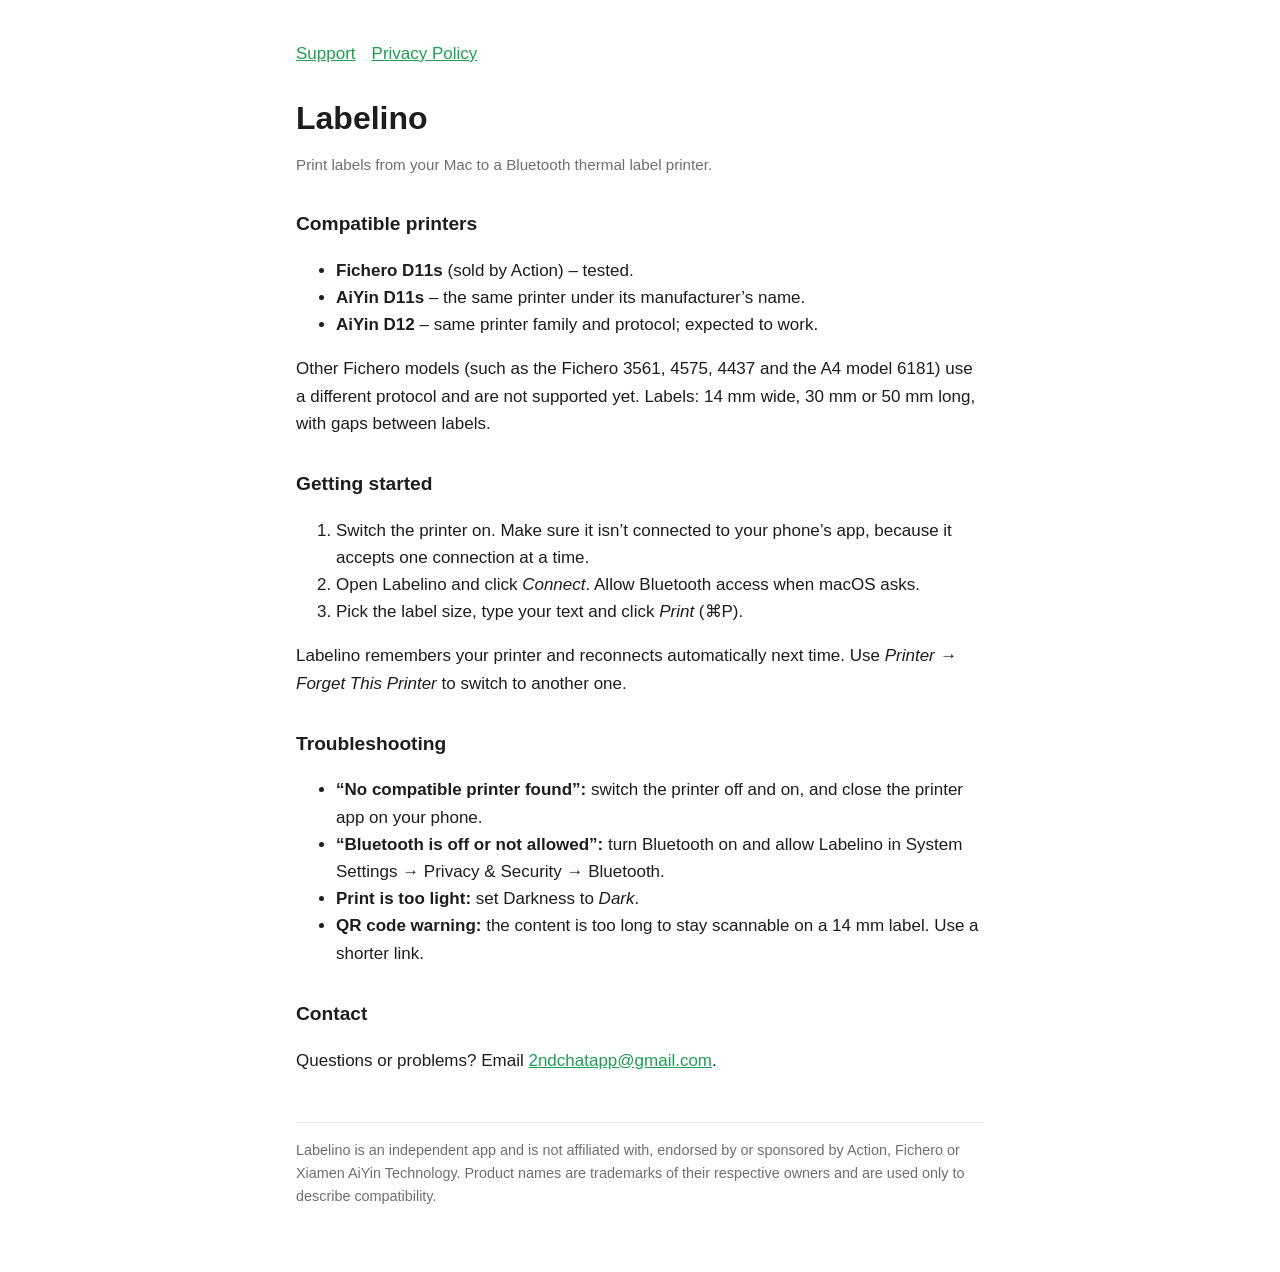
==== index.html @ cd88451b "Support and privacy pages for Labelino" ====
<!doctype html>
<html lang="en">
<head>
<meta charset="utf-8">
<meta name="viewport" content="width=device-width, initial-scale=1">
<title>Labelino – Support</title>
<link rel="stylesheet" href="style.css">
</head>
<body>
<main>
<nav><a href="index.html">Support</a><a href="privacy.html">Privacy Policy</a></nav>

<h1>Labelino</h1>
<p class="muted">Print labels from your Mac to a Bluetooth thermal label printer.</p>

<h2>Compatible printers</h2>
<ul>
  <li><strong>Fichero D11s</strong> (sold by Action) – tested.</li>
  <li><strong>AiYin D11s</strong> – the same printer under its manufacturer’s name.</li>
  <li><strong>AiYin D12</strong> – same printer family and protocol; expected to work.</li>
</ul>
<p>Other Fichero models (such as the Fichero 3561, 4575, 4437 and the A4 model 6181) use a different protocol and are not supported yet. Labels: 14 mm wide, 30 mm or 50 mm long, with gaps between labels.</p>

<h2>Getting started</h2>
<ol>
  <li>Switch the printer on. Make sure it isn’t connected to your phone’s app, because it accepts one connection at a time.</li>
  <li>Open Labelino and click <em>Connect</em>. Allow Bluetooth access when macOS asks.</li>
  <li>Pick the label size, type your text and click <em>Print</em> (⌘P).</li>
</ol>
<p>Labelino remembers your printer and reconnects automatically next time. Use <em>Printer → Forget This Printer</em> to switch to another one.</p>

<h2>Troubleshooting</h2>
<ul>
  <li><strong>“No compatible printer found”:</strong> switch the printer off and on, and close the printer app on your phone.</li>
  <li><strong>“Bluetooth is off or not allowed”:</strong> turn Bluetooth on and allow Labelino in System Settings → Privacy &amp; Security → Bluetooth.</li>
  <li><strong>Print is too light:</strong> set Darkness to <em>Dark</em>.</li>
  <li><strong>QR code warning:</strong> the content is too long to stay scannable on a 14 mm label. Use a shorter link.</li>
</ul>

<h2>Contact</h2>
<p>Questions or problems? Email <a href="mailto:2ndchatapp@gmail.com">2ndchatapp@gmail.com</a>.</p>

<footer>Labelino is an independent app and is not affiliated with, endorsed by or sponsored by Action, Fichero or Xiamen AiYin Technology. Product names are trademarks of their respective owners and are used only to describe compatibility.</footer>
</main>
</body>
</html>
---- style.css ----
:root { --bg:#ffffff; --fg:#1d1d1f; --muted:#6e6e73; --accent:#1f9d55; --line:#e5e5ea; }
@media (prefers-color-scheme: dark) { :root { --bg:#111113; --fg:#f5f5f7; --muted:#a1a1a6; --accent:#4ade80; --line:#2c2c2e; } }
* { box-sizing: border-box; }
body { margin:0; background:var(--bg); color:var(--fg); font:17px/1.6 -apple-system, BlinkMacSystemFont, "Segoe UI", Roboto, sans-serif; }
main { max-width: 720px; margin: 0 auto; padding: 40px 16px 64px; }
h1 { font-size: 2rem; line-height: 1.2; margin: 0 0 4px; }
h2 { font-size: 1.2rem; margin: 32px 0 8px; }
p, li { color: var(--fg); }
.muted { color: var(--muted); font-size: .95rem; }
a { color: var(--accent); }
nav { margin-bottom: 32px; display:flex; gap:16px; }
footer { margin-top: 48px; padding-top: 16px; border-top: 1px solid var(--line); color: var(--muted); font-size: .9rem; }
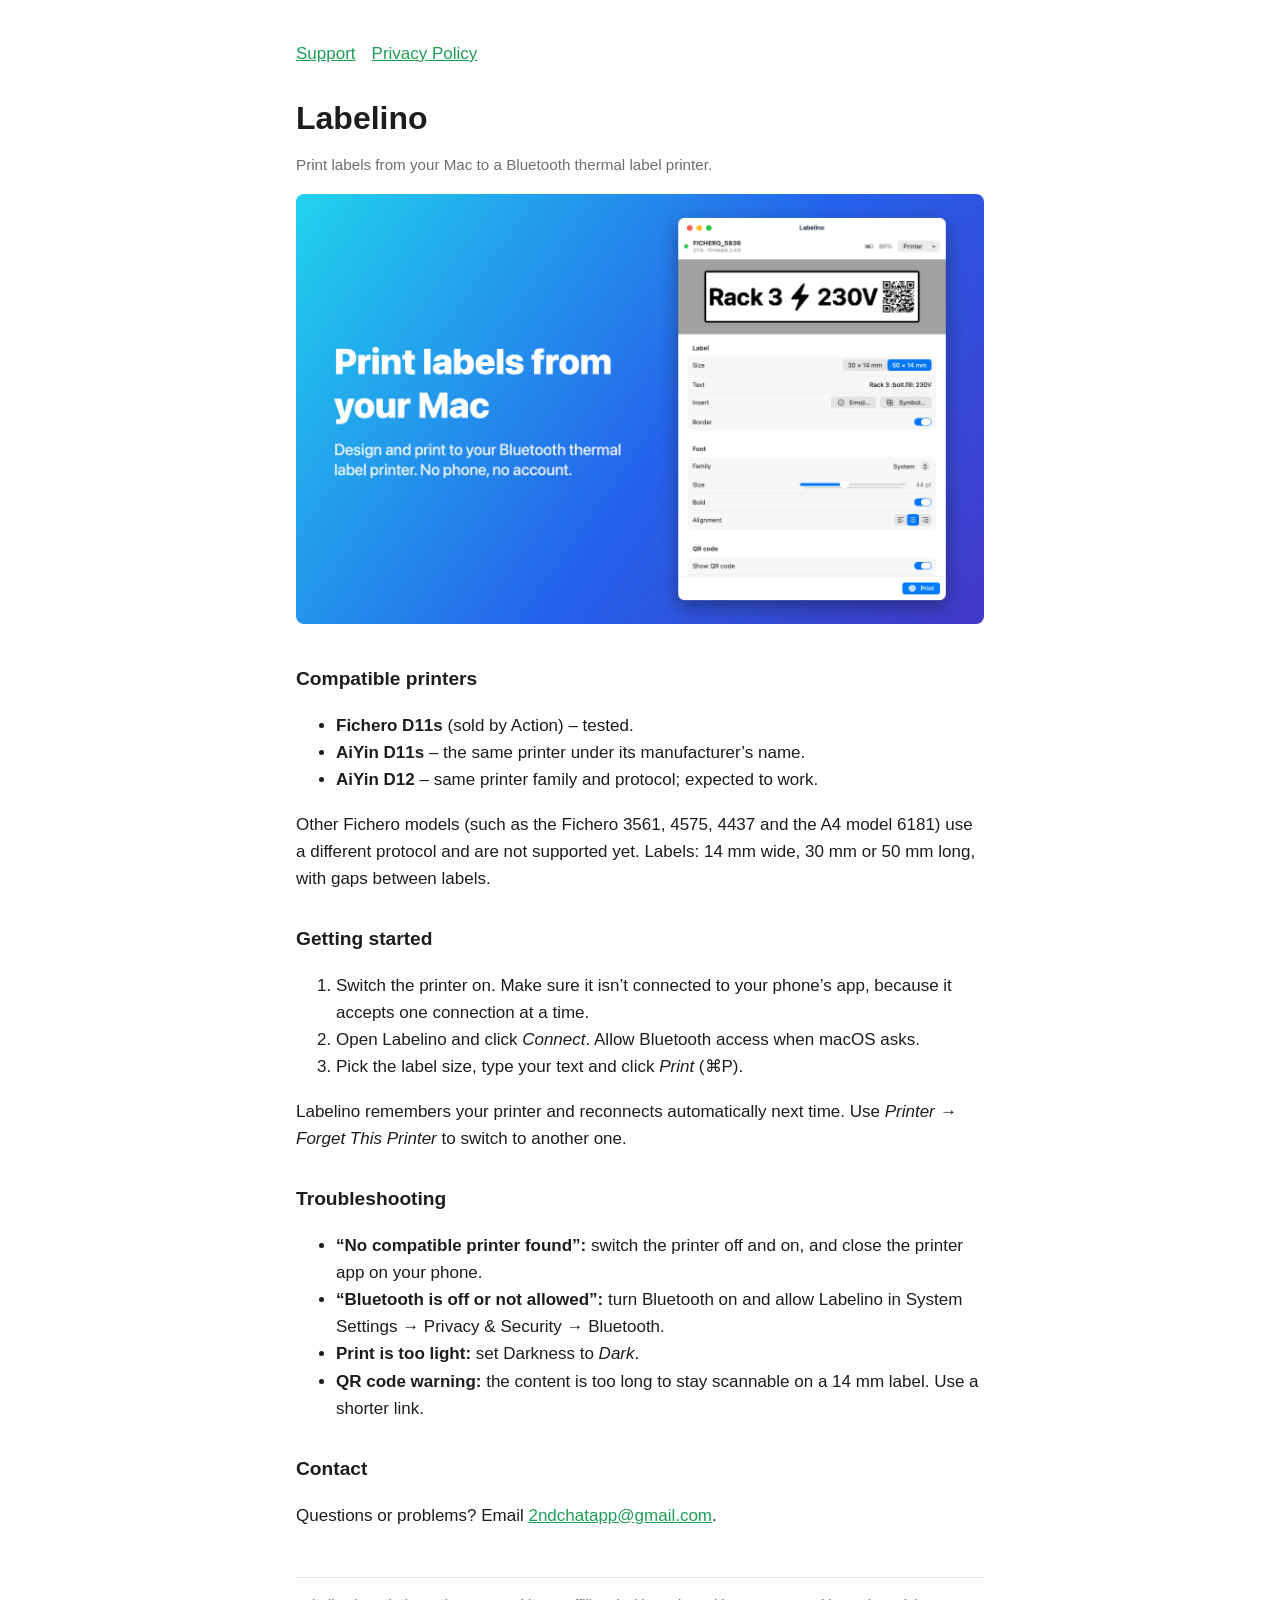
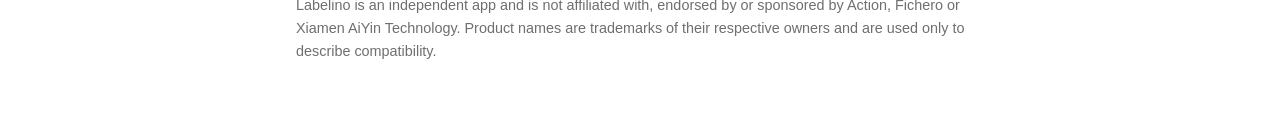
==== commit ad0c1e96: "Add App Store screenshots" ====
--- a/index.html
+++ b/index.html
@@ -12,6 +12,7 @@
 
 <h1>Labelino</h1>
 <p class="muted">Print labels from your Mac to a Bluetooth thermal label printer.</p>
+<p><img src="screenshots/1-print-labels.png" alt="Labelino designing a 50 × 14 mm label with a symbol and a QR code" style="max-width:100%;border-radius:8px"></p>
 
 <h2>Compatible printers</h2>
 <ul>
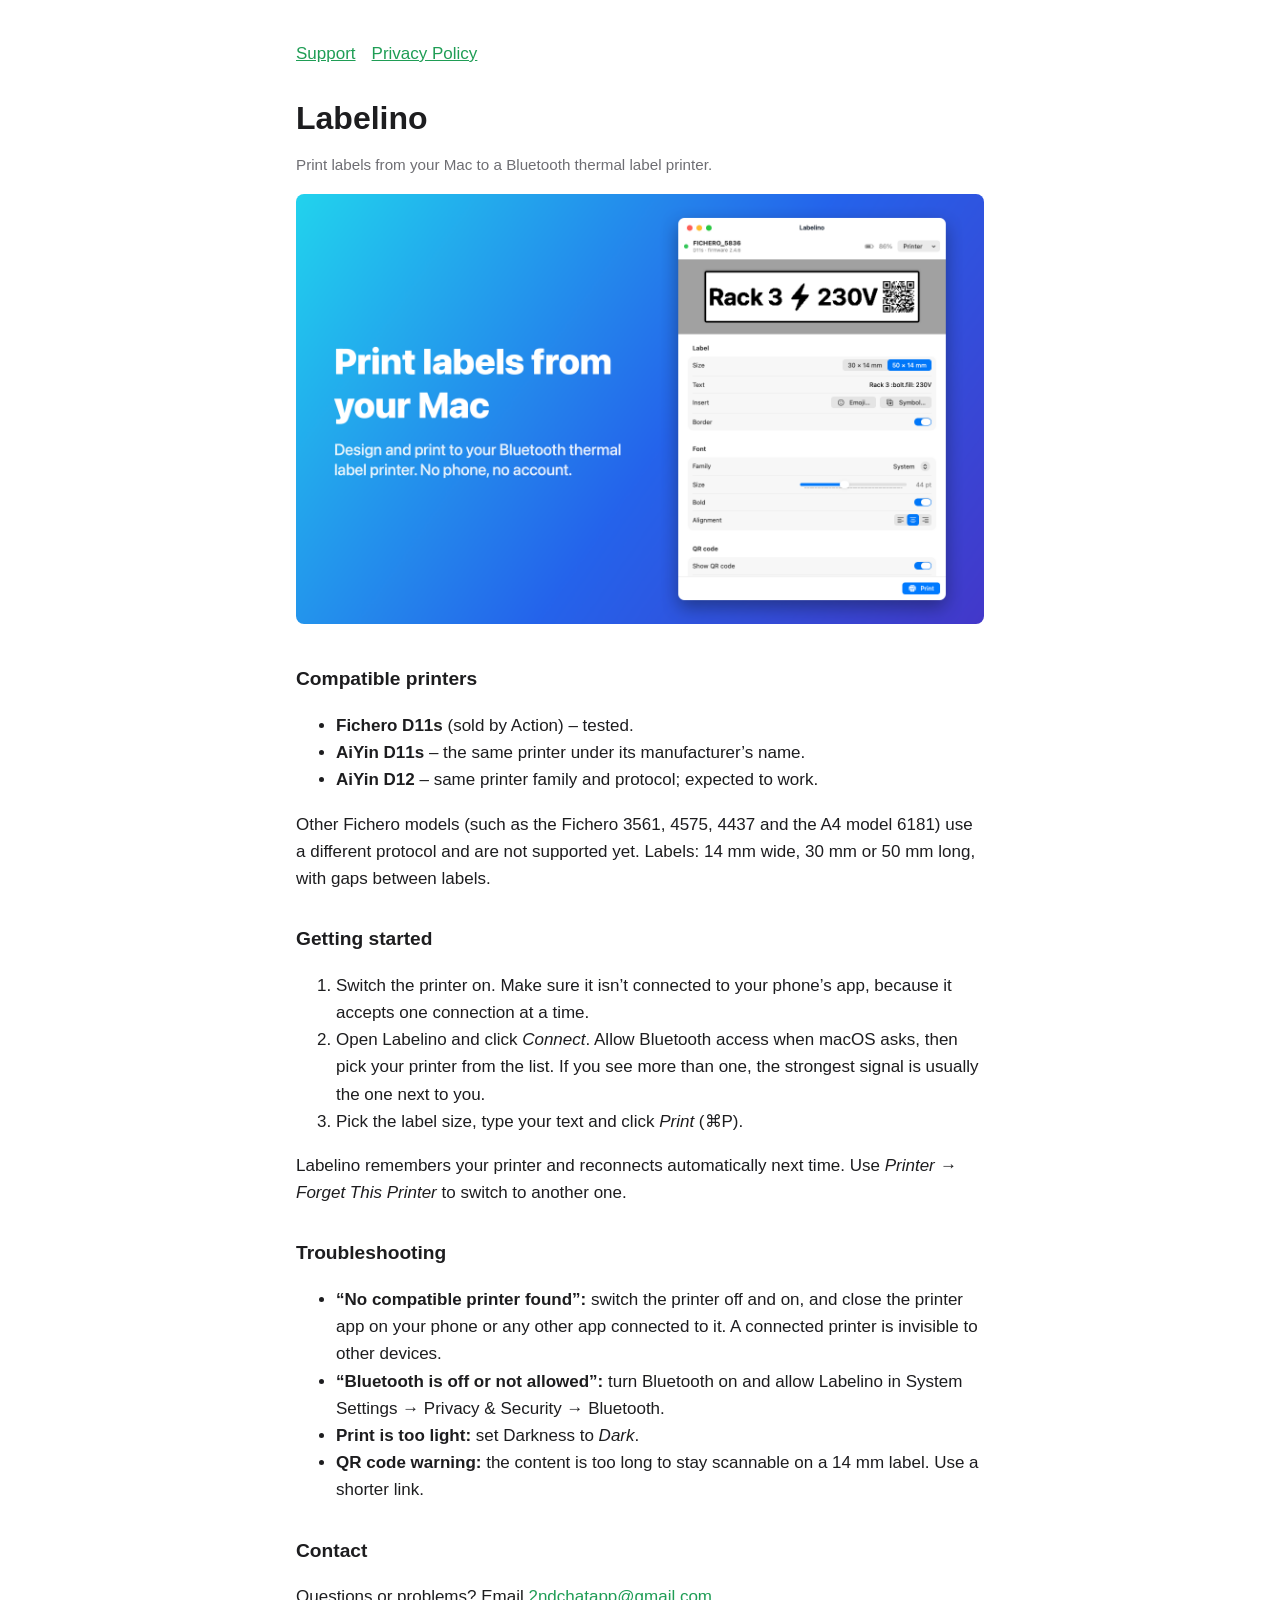
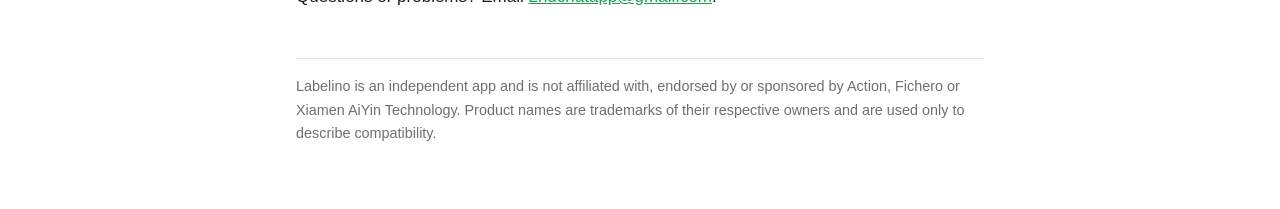
==== commit 6594549a: "Support: printer chooser and connection tips" ====
--- a/index.html
+++ b/index.html
@@ -25,14 +25,14 @@
 <h2>Getting started</h2>
 <ol>
   <li>Switch the printer on. Make sure it isn’t connected to your phone’s app, because it accepts one connection at a time.</li>
-  <li>Open Labelino and click <em>Connect</em>. Allow Bluetooth access when macOS asks.</li>
+  <li>Open Labelino and click <em>Connect</em>. Allow Bluetooth access when macOS asks, then pick your printer from the list. If you see more than one, the strongest signal is usually the one next to you.</li>
   <li>Pick the label size, type your text and click <em>Print</em> (⌘P).</li>
 </ol>
 <p>Labelino remembers your printer and reconnects automatically next time. Use <em>Printer → Forget This Printer</em> to switch to another one.</p>
 
 <h2>Troubleshooting</h2>
 <ul>
-  <li><strong>“No compatible printer found”:</strong> switch the printer off and on, and close the printer app on your phone.</li>
+  <li><strong>“No compatible printer found”:</strong> switch the printer off and on, and close the printer app on your phone or any other app connected to it. A connected printer is invisible to other devices.</li>
   <li><strong>“Bluetooth is off or not allowed”:</strong> turn Bluetooth on and allow Labelino in System Settings → Privacy &amp; Security → Bluetooth.</li>
   <li><strong>Print is too light:</strong> set Darkness to <em>Dark</em>.</li>
   <li><strong>QR code warning:</strong> the content is too long to stay scannable on a 14 mm label. Use a shorter link.</li>
